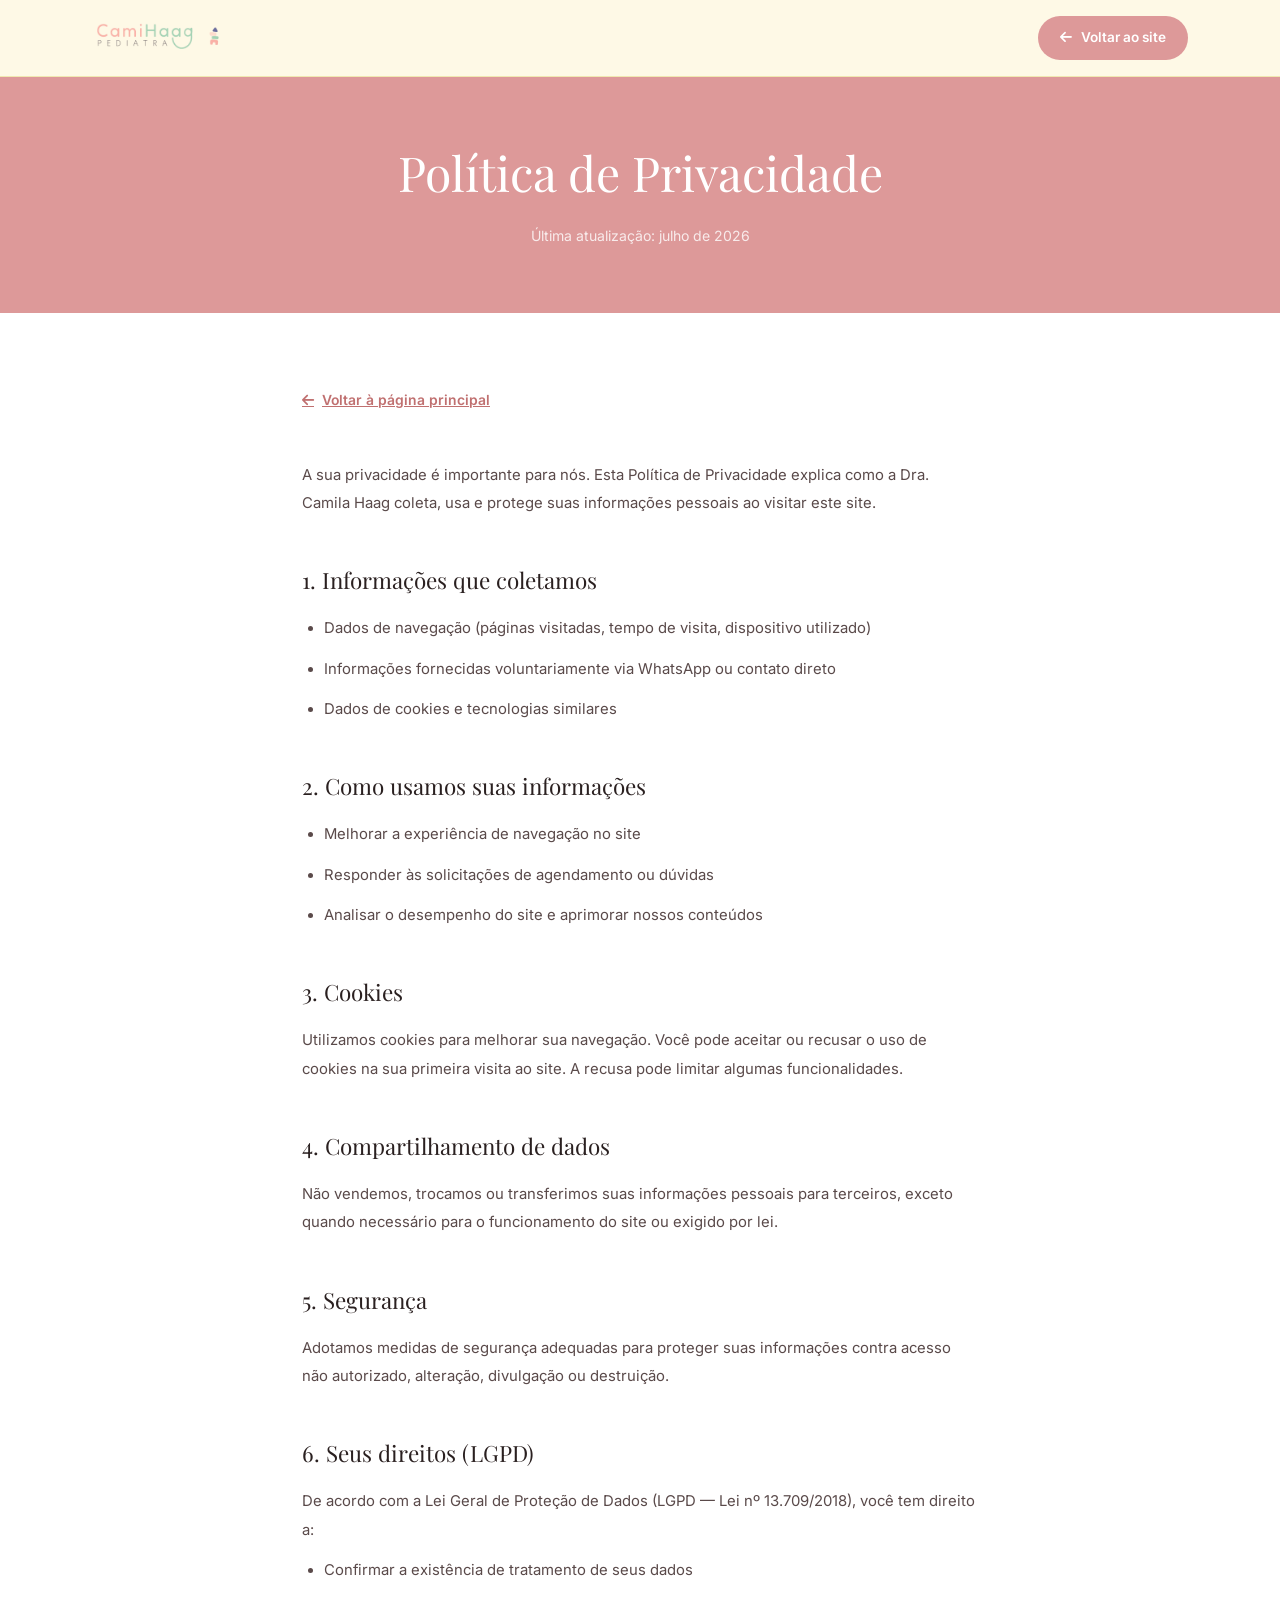
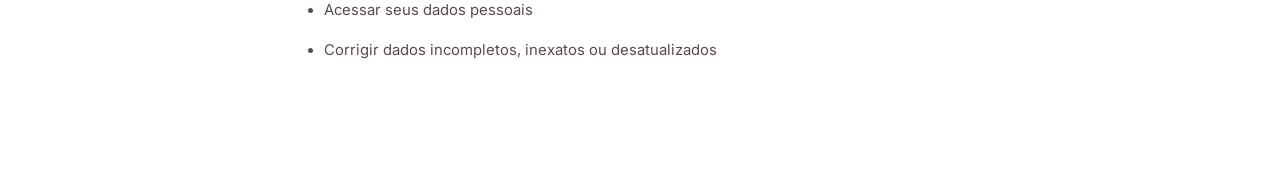
==== politica-de-privacidade.html @ 8fa240e2 "primeiro commit" ====
<!DOCTYPE html>
<html lang="pt-BR">
<head>
  <meta charset="UTF-8" />
  <meta name="viewport" content="width=device-width, initial-scale=1.0" />
  <title>Política de Privacidade | Camila Haag Pediatra</title>
  <link rel="preconnect" href="https://fonts.googleapis.com" />
  <link rel="preconnect" href="https://fonts.gstatic.com" crossorigin />
  <link href="https://fonts.googleapis.com/css2?family=Playfair+Display:wght@400;600&family=Inter:wght@300;400;500;600&display=swap" rel="stylesheet" />
  <link rel="stylesheet" href="https://cdnjs.cloudflare.com/ajax/libs/font-awesome/6.5.0/css/all.min.css" />
  <link rel="stylesheet" href="styles.css" />
  <style>
    .pp-hero {
      background: var(--color-pink);
      padding: 130px 0 64px;
      text-align: center;
    }
    .pp-hero h1 {
      font-family: var(--font-title);
      font-size: clamp(2rem, 4vw, 3rem);
      font-weight: 400;
      color: #fff;
      margin-bottom: 10px;
    }
    .pp-hero p { color: rgba(255,255,255,0.8); font-size: 0.88rem; }

    .pp-body {
      padding: 72px 0 110px;
      background: var(--color-white);
    }
    .pp-content {
      max-width: 740px;
      margin: 0 auto;
      padding: 0 32px;
    }
    .pp-back {
      display: inline-flex;
      align-items: center;
      gap: 8px;
      font-size: 0.87rem;
      font-weight: 600;
      color: var(--color-pink-dark);
      margin-bottom: 48px;
      transition: gap var(--transition);
    }
    .pp-back:hover { gap: 14px; }

    .pp-content h2 {
      font-family: var(--font-title);
      font-size: 1.4rem;
      font-weight: 400;
      color: var(--color-text);
      margin: 44px 0 14px;
    }
    .pp-content p,
    .pp-content li {
      font-size: 0.93rem;
      color: var(--color-text-light);
      line-height: 1.9;
      margin-bottom: 12px;
    }
    .pp-content ul {
      list-style: disc;
      padding-left: 22px;
      margin-bottom: 18px;
    }
    .pp-content a { color: var(--color-pink-dark); text-decoration: underline; }
  </style>
</head>
<body>

  <!-- HEADER -->
  <header class="header scrolled" id="header">
    <nav class="nav container">
      <div class="nav-logo">
        <img src="assets/logo.png" alt="Logo Camila Haag" class="nav-logo-img" />
      </div>
      <a href="index.html" class="btn btn-primary nav-cta">
        <i class="fa-solid fa-arrow-left"></i> Voltar ao site
      </a>
    </nav>
  </header>

  <!-- HERO -->
  <section class="pp-hero">
    <div class="container">
      <h1>Política de Privacidade</h1>
      <p>Última atualização: julho de 2026</p>
    </div>
  </section>

  <!-- CONTEÚDO -->
  <section class="pp-body">
    <div class="pp-content">

      <a href="index.html" class="pp-back">
        <i class="fa-solid fa-arrow-left"></i> Voltar à página principal
      </a>

      <p>A sua privacidade é importante para nós. Esta Política de Privacidade explica como a Dra. Camila Haag coleta, usa e protege suas informações pessoais ao visitar este site.</p>

      <h2>1. Informações que coletamos</h2>
      <ul>
        <li>Dados de navegação (páginas visitadas, tempo de visita, dispositivo utilizado)</li>
        <li>Informações fornecidas voluntariamente via WhatsApp ou contato direto</li>
        <li>Dados de cookies e tecnologias similares</li>
      </ul>

      <h2>2. Como usamos suas informações</h2>
      <ul>
        <li>Melhorar a experiência de navegação no site</li>
        <li>Responder às solicitações de agendamento ou dúvidas</li>
        <li>Analisar o desempenho do site e aprimorar nossos conteúdos</li>
      </ul>

      <h2>3. Cookies</h2>
      <p>Utilizamos cookies para melhorar sua navegação. Você pode aceitar ou recusar o uso de cookies na sua primeira visita ao site. A recusa pode limitar algumas funcionalidades.</p>

      <h2>4. Compartilhamento de dados</h2>
      <p>Não vendemos, trocamos ou transferimos suas informações pessoais para terceiros, exceto quando necessário para o funcionamento do site ou exigido por lei.</p>

      <h2>5. Segurança</h2>
      <p>Adotamos medidas de segurança adequadas para proteger suas informações contra acesso não autorizado, alteração, divulgação ou destruição.</p>

      <h2>6. Seus direitos (LGPD)</h2>
      <p>De acordo com a Lei Geral de Proteção de Dados (LGPD — Lei nº 13.709/2018), você tem direito a:</p>
      <ul>
        <li>Confirmar a existência de tratamento de seus dados</li>
        <li>Acessar seus dados pessoais</li>
        <li>Corrigir dados incompletos, inexatos ou desatualizados</li>
---- styles.css ----
/* ===========================
   VARIÁVEIS E RESET
=========================== */
:root {
  --color-bg:           #fffce9;   /* amarelo muito claro — fundo principal */
  --color-yellow:       #ffef9c;   /* amarelo — destaques, cards, seções alt */
  --color-pink:         #dd9999;   /* rosa — botões primários, badges, accents */
  --color-blue:         #a6c2c6;   /* azul acinzentado — ícones, tags, hover */

  /* Derivados */
  --color-pink-dark:    #c07070;   /* rosa escuro — hover botões */
  --color-pink-light:   #f9e8e8;   /* rosa clarinho — fundo card destaque */
  --color-blue-dark:    #6a9aa0;   /* azul escuro — eyebrow, texto ícone */
  --color-blue-light:   #e8f2f4;   /* azul clarinho — fundo tags */
  --color-yellow-dark:  #e8d060;   /* amarelo escuro — borda/hover */

  --color-text:         #2a2020;   /* quase preto quente */
  --color-text-light:   #5a4a4a;   /* marrom acinzentado — parágrafos */
  --color-border:       #f0e8b0;   /* borda amarelada suave */
  --color-white:        #ffffff;

  --font-title: 'Playfair Display', serif;
  --font-body:  'Inter', sans-serif;

  --shadow-sm: 0 2px 10px rgba(180,140,100,0.08);
  --shadow-md: 0 6px 28px rgba(180,140,100,0.13);
  --shadow-lg: 0 16px 56px rgba(180,140,100,0.16);

  --radius-card:  16px;
  --radius-photo: 20px;
  --radius-pill:  50px;

  --transition: 0.3s ease;
}

*, *::before, *::after { box-sizing: border-box; margin: 0; padding: 0; }
html { scroll-behavior: smooth; }

body {
  font-family: var(--font-body);
  background: var(--color-bg);
  color: var(--color-text);
  line-height: 1.75;
  overflow-x: hidden;
}

img { max-width: 100%; height: auto; display: block; object-fit: cover; }
a { text-decoration: none; color: inherit; }
ul { list-style: none; }

.container {
  max-width: 1160px;
  margin: 0 auto;
  padding: 0 32px;
}

/* ===========================
   EYEBROW
=========================== */
.eyebrow {
  display: block;
  font-size: 0.7rem;
  font-weight: 600;
  letter-spacing: 0.15em;
  text-transform: uppercase;
  color: var(--color-blue-dark);
  margin-bottom: 14px;
}

/* ===========================
   TÍTULOS
=========================== */
.section-title-xl {
  font-family: var(--font-title);
  font-size: clamp(2rem, 3.8vw, 3.2rem);
  font-weight: 400;
  line-height: 1.18;
  color: var(--color-text);
  margin-bottom: 24px;
}
.section-title-xl em {
  font-style: italic;
  color: var(--color-pink-dark);
}

.section-subtitle {
  font-size: 0.97rem;
  color: var(--color-text-light);
  max-width: 540px;
  margin: 0 auto;
  line-height: 1.85;
  text-align: center;
}

.section-header { text-align: center; margin-bottom: 64px; }
.section-cta    { text-align: center; margin-top: 52px; }

/* ===========================
   BOTÕES
=========================== */
.btn {
  display: inline-flex;
  align-items: center;
  gap: 9px;
  padding: 15px 32px;
  border-radius: var(--radius-pill);
  font-family: var(--font-body);
  font-size: 0.93rem;
  font-weight: 600;
  cursor: pointer;
  border: none;
  transition: all var(--transition);
}

/* botão rosa — CTA principal */
.btn-primary {
  background: var(--color-pink);
  color: var(--color-white);
}
.btn-primary:hover {
  background: var(--color-pink-dark);
  transform: translateY(-2px);
  box-shadow: 0 8px 24px rgba(221,153,153,0.4);
}

/* botão escuro — sobre fundo colorido */
.btn-dark {
  background: var(--color-text);
  color: var(--color-white);
}
.btn-dark:hover {
  background: #111;
  transform: translateY(-2px);
  box-shadow: var(--shadow-md);
}

/* ===========================
   PHOTO PLACEHOLDER
=========================== */
.photo-placeholder {
  width: 100%;
  background: var(--color-blue-light);
  border-radius: var(--radius-photo);
  display: flex;
  flex-direction: column;
  align-items: center;
  justify-content: center;
  gap: 14px;
  color: var(--color-blue-dark);
  border: 2px dashed var(--color-blue);
  overflow: hidden;
  position: relative;
}
.photo-placeholder i    { font-size: 3rem; opacity: 0.35; }
.photo-placeholder span { font-size: 0.82rem; opacity: 0.5; font-weight: 500; }
.photo-placeholder--hero { height: 540px; }
.photo-placeholder--tall { height: 600px; }

.photo-placeholder img {
  position: absolute;
  top: 0;
  left: 0;
  width: 100%;
  height: 100%;
  object-fit: cover;
  object-position: center top;
  border-radius: var(--radius-photo);
}

.photo-placeholder:has(img) {
  border: none;
  background: transparent;
}

.photo-placeholder:has(img) i,
.photo-placeholder:has(img) span {
  display: none;
}

/* Foto dentro da moldura — centralizada e sem corte */
.hero-photo img,
.sobre-photo-wrap img,
.trajetoria-photo-wrap img {
  width: 100%;
  height: 100%;
  object-fit: cover;
  object-position: center top;
  border-radius: 20px;
  display: block;
}

/* ===========================
   HEADER
=========================== */
.header {
  position: fixed;
  top: 0; left: 0;
  width: 100%;
  z-index: 1000;
  padding: 22px 0;
  transition: all var(--transition);
}
.header.scrolled {
  background: rgba(255,252,233,0.97);
  backdrop-filter: blur(12px);
  box-shadow: 0 1px 0 var(--color-border);
  padding: 14px 0;
}

.nav {
  display: flex;
  align-items: center;
  justify-content: space-between;
  gap: 20px;
}

.nav-logo {
  display: flex;
  align-items: center;
  gap: 12px;
  margin-right: 20px;
}
.nav-logo-img {
  height: 48px;
  width: auto;
  object-fit: contain;
}
.nav-logo-text {
  display: flex;
  flex-direction: column;
  line-height: 1.2;
}
.nav-logo-name {
  font-family: var(--font-title);
  font-size: 1.18rem;
  font-weight: 600;
  color: var(--color-text);
}
.nav-logo-sub {
  font-size: 0.68rem;
  color: var(--color-blue-dark);
  letter-spacing: 0.1em;
  text-transform: uppercase;
  font-weight: 500;
}

.nav-menu { display: flex; gap: 2px; }
.nav-link {
  font-size: 0.85rem;
  font-weight: 500;
  color: var(--color-text-light);
  padding: 7px 14px;
  border-radius: var(--radius-pill);
  transition: all var(--transition);
}
.nav-link:hover {
  color: var(--color-pink-dark);
  background: var(--color-pink-light);
}

.nav-cta { font-size: 0.85rem; padding: 10px 22px; }

.hamburger {
  display: none;
  flex-direction: column;
  gap: 5px;
  background: none;
  border: none;
  cursor: pointer;
  z-index: 1001;
}
.hamburger span {
  display: block;
  width: 24px; height: 2px;
  background: var(--color-text);
  border-radius: 2px;
  transition: all var(--transition);
}
.hamburger.active span:nth-child(1) { transform: translateY(7px) rotate(45deg); }
.hamburger.active span:nth-child(2) { opacity: 0; }
.hamburger.active span:nth-child(3) { transform: translateY(-7px) rotate(-45deg); }

/* ===========================
   HERO
=========================== */
.hero {
  min-height: 100vh;
  background: linear-gradient(150deg, var(--color-bg) 0%, var(--color-yellow) 60%, #fff5b0 100%);
  display: flex;
  align-items: center;
  padding: 130px 0 80px;
}

.hero-container {
  display: grid;
  grid-template-columns: 1.15fr 0.85fr;
  gap: 80px;
  align-items: center;
}

.hero-content {
  display: flex;
  flex-direction: column;
  align-items: flex-start;
  gap: 22px;
}

.hero-title {
  font-family: var(--font-title);
  font-size: clamp(2.4rem, 4.5vw, 4rem);
  font-weight: 400;
  line-height: 1.12;
  color: var(--color-text);
}
.hero-title em {
  font-style: italic;
  color: var(--color-pink-dark);
}

.hero-subtitle {
  font-size: 1.02rem;
  color: var(--color-text-light);
  max-width: 440px;
  line-height: 1.85;
}

.hero-info-card {
  display: inline-flex;
  align-items: flex-start;
  gap: 12px;
  background: var(--color-white);
  border: 1px solid var(--color-border);
  border-radius: var(--radius-card);
  padding: 16px 22px;
  font-size: 0.88rem;
  color: var(--color-text-light);
  max-width: 360px;
  line-height: 1.5;
}
.hero-info-card i      { color: var(--color-blue-dark); font-size: 1rem; margin-top: 2px; flex-shrink: 0; }
.hero-info-card strong { color: var(--color-text); }

/* ===========================
   SOBRE
=========================== */
.sobre {
  padding: 120px 0;
  background: var(--color-white);
}

.sobre-container {
  display: grid;
  grid-template-columns: 0.85fr 1.15fr;
  gap: 88px;
  align-items: center;
}

.sobre-photo-wrap { position: relative; }

.crm-badge {
  position: absolute;
  bottom: 24px;
  left: 50%;
  transform: translateX(-50%);
  background: var(--color-pink);
  color: var(--color-white);
  font-size: 0.75rem;
  font-weight: 600;
  letter-spacing: 0.06em;
  padding: 9px 20px;
  border-radius: var(--radius-pill);
  white-space: nowrap;
  box-shadow: var(--shadow-md);
}

.sobre-content { display: flex; flex-direction: column; }
.sobre-text {
  font-size: 1rem;
  color: var(--color-text-light);
  line-height: 1.9;
  margin-bottom: 18px;
}
.sobre-text em { color: var(--color-pink-dark); font-style: italic; }
.sobre-content .btn { margin-top: 16px; }

/* ===========================
   TRAJETÓRIA
=========================== */
.trajetoria {
  padding: 120px 0;
  background: var(--color-yellow);
}

.trajetoria-container {
  display: grid;
  grid-template-columns: 1.2fr 0.8fr;
  gap: 88px;
  align-items: start;
}

.trajetoria-content .eyebrow        { margin-bottom: 12px; }
.trajetoria-content .section-title-xl { margin-bottom: 36px; }

.formacao-list { display: flex; flex-direction: column; gap: 10px; }

.formacao-item {
  display: flex;
  align-items: center;
  gap: 16px;
  background: var(--color-white);
  border: 1px solid var(--color-border);
  border-radius: var(--radius-card);
  padding: 16px 22px;
  transition: all var(--transition);
}
.formacao-item:hover {
  border-color: var(--color-blue);
  box-shadow: var(--shadow-sm);
  transform: translateX(5px);
}

.formacao-item > i {
  color: var(--color-blue-dark);
  font-size: 1.05rem;
  flex-shrink: 0;
  width: 22px;
  text-align: center;
}
.formacao-item p      { font-size: 0.9rem; color: var(--color-text-light); line-height: 1.5; }
.formacao-item strong { color: var(--color-pink-dark); font-weight: 600; }

.trajetoria-photo-wrap { position: relative; }

.trajetoria-quote {
  position: absolute;
  bottom: 28px;
  left: -28px;
  background: var(--color-white);
  border: 1px solid var(--color-border);
  border-radius: var(--radius-card);
  padding: 20px 24px;
  max-width: 210px;
  box-shadow: var(--shadow-md);
}
.quote-mark {
  font-family: var(--font-title);
  font-size: 2.4rem;
  color: var(--color-pink);
  line-height: 0.8;
  display: block;
  margin-bottom: 8px;
}
.trajetoria-quote p {
  font-family: var(--font-title);
  font-size: 0.85rem;
  color: var(--color-text);
  font-style: italic;
  line-height: 1.7;
}

/* ===========================
   ATENDIMENTO
=========================== */
.atendimento {
  padding: 120px 0;
  background: var(--color-white);
}

.atendimento-grid {
  display: grid;
  grid-template-columns: repeat(3, 1fr);
  gap: 16px;
}

.atendimento-card {
  background: var(--color-bg);
  border-radius: var(--radius-card);
  padding: 28px 24px;
  border: 1px solid var(--color-border);
  transition: all var(--transition);
}
.atendimento-card:hover {
  transform: translateY(-4px);
  box-shadow: var(--shadow-md);
  border-color: var(--color-blue);
}

.atendimento-card > i {
  color: var(--color-blue-dark);
  font-size: 1.4rem;
  margin-bottom: 14px;
  display: block;
}
.atendimento-card h3 {
  font-family: var(--font-title);
  font-size: 1.05rem;
  font-weight: 600;
  margin-bottom: 10px;
  color: var(--color-text);
}
.atendimento-card p {
  font-size: 0.87rem;
  color: var(--color-text-light);
  line-height: 1.75;
}

.atendimento-destaque {
  margin-top: 60px;
  padding: 56px 64px;
  background: var(--color-blue);
  border-radius: 24px;
  text-align: center;
  display: flex;
  flex-direction: column;
  align-items: center;
  gap: 28px;
}
.atendimento-destaque blockquote {
  font-family: var(--font-title);
  font-size: clamp(1.1rem, 2.2vw, 1.45rem);
  font-style: italic;
  font-weight: 400;
  color: var(--color-white);
  max-width: 680px;
  line-height: 1.65;
}

/* ===========================
   PARA VOCÊ?
=========================== */
.para-voce {
  padding: 120px 0;
  background: var(--color-bg);
}

.para-voce-grid {
  display: grid;
  grid-template-columns: 1fr 1fr;
  gap: 24px;
}

.para-voce-card {
  background: var(--color-white);
  border-radius: var(--radius-card);
  padding: 40px 36px;
  border: 1px solid var(--color-border);
}
.para-voce-card--destaque {
  background: var(--color-yellow);
  border-color: var(--color-yellow-dark);
}

.para-voce-header {
  display: flex;
  align-items: center;
  gap: 14px;
  margin-bottom: 28px;
  padding-bottom: 20px;
  border-bottom: 1px solid var(--color-border);
}
.para-voce-card--destaque .para-voce-header { border-color: var(--color-yellow-dark); }
.para-voce-header > i { color: var(--color-blue-dark); font-size: 1.4rem; }
.para-voce-header h3 {
  font-family: var(--font-title);
  font-size: 1.25rem;
  font-weight: 400;
  color: var(--color-text);
}

.para-voce-card ul  { display: flex; flex-direction: column; gap: 12px; }
.para-voce-card li {
  display: flex;
  align-items: flex-start;
  gap: 10px;
  font-size: 0.92rem;
  color: var(--color-text-light);
  line-height: 1.5;
}
.para-voce-card li > i {
  color: var(--color-pink-dark);
  margin-top: 3px;
  flex-shrink: 0;
  font-size: 0.78rem;
}

/* ===========================
   CONVÊNIOS
=========================== */
.convenios {
  padding: 120px 0;
  background: var(--color-white);
}

.convenios-grid {
  display: grid;
  grid-template-columns: 1fr 1fr;
  gap: 24px;
}

.convenio-card {
  background: var(--color-bg);
  border-radius: var(--radius-card);
  padding: 40px 36px;
  border: 1px solid var(--color-border);
  transition: all var(--transition);
}
.convenio-card:hover {
  transform: translateY(-4px);
  box-shadow: var(--shadow-md);
}

.convenio-topo {
  display: flex;
  align-items: center;
  gap: 14px;
  margin-bottom: 16px;
  padding-bottom: 16px;
  border-bottom: 1px solid var(--color-border);
}
.convenio-topo > i { color: var(--color-blue-dark); font-size: 1.3rem; }
.convenio-topo h3 {
  font-family: var(--font-title);
  font-size: 1.3rem;
  font-weight: 400;
  color: var(--color-text);
}

.convenio-card > p {
  font-size: 0.9rem;
  color: var(--color-text-light);
  line-height: 1.8;
  margin-bottom: 22px;
}

.convenio-card ul   { display: flex; flex-direction: column; gap: 10px; }
.convenio-card li {
  display: flex;
  align-items: center;
  gap: 10px;
  font-size: 0.9rem;
  color: var(--color-text-light);
}
.convenio-card li > i { color: var(--color-pink-dark); font-size: 0.78rem; }

.convenios-aceitos         { margin-top: 22px; }
.convenios-aceitos > span {
  display: block;
  font-size: 0.72rem;
  font-weight: 600;
  color: var(--color-text-light);
  text-transform: uppercase;
  letter-spacing: 0.1em;
  margin-bottom: 12px;
}
.convenios-tags { display: flex; flex-wrap: wrap; gap: 8px; }
.tag {
  background: var(--color-blue-light);
  color: var(--color-blue-dark);
  font-size: 0.8rem;
  font-weight: 600;
  padding: 6px 16px;
  border-radius: var(--radius-pill);
}

/* ===========================
   CTA FINAL
=========================== */
.contato {
  padding: 120px 0;
  background: var(--color-pink);
}
.contato-container {
  text-align: center;
  display: flex;
  flex-direction: column;
  align-items: center;
  gap: 24px;
}
.contato-title {
  font-family: var(--font-title);
  font-size: clamp(1.8rem, 3.2vw, 2.8rem);
  font-weight: 400;
  color: var(--color-white);
  max-width: 700px;
  line-height: 1.3;
}
.contato-sub {
  font-size: 1rem;
  color: rgba(255,255,255,0.88);
  max-width: 520px;
  line-height: 1.85;
}
.contato-info {
  display: flex;
  gap: 40px;
  flex-wrap: wrap;
  justify-content: center;
  margin-top: 8px;
}
.contato-info span {
  display: flex;
  align-items: center;
  gap: 8px;
  font-size: 0.88rem;
  color: rgba(255,255,255,0.88);
}
.contato-info i { color: rgba(255,255,255,0.65); }

/* ===========================
   RODAPÉ
=========================== */
.footer {
  background: var(--color-text);
  padding: 52px 0 32px;
}
.footer-container {
  display: flex;
  flex-direction: column;
  align-items: center;
  gap: 28px;
  text-align: center;
}
.footer-name {
  font-family: var(--font-title);
  font-size: 1.3rem;
  font-weight: 400;
  color: var(--color-white);
  display: block;
}
.footer-role, .footer-crm {
  display: block;
  font-size: 0.75rem;
  color: rgba(255,255,255,0.4);
  margin-top: 3px;
}
.footer-links {
  display: flex;
  gap: 22px;
  flex-wrap: wrap;
  justify-content: center;
}
.footer-links a {
  font-size: 0.84rem;
  color: rgba(255,255,255,0.5);
  transition: color var(--transition);
}
.footer-links a:hover { color: var(--color-white); }

.footer-legal {
  display: flex;
  flex-direction: column;
  gap: 8px;
  align-items: center;
  border-top: 1px solid rgba(255,255,255,0.07);
  padding-top: 24px;
  width: 100%;
}
.footer-legal span,
.footer-legal a {
  font-size: 0.77rem;
  color: rgba(255,255,255,0.36);
}
.footer-legal a:hover { color: rgba(255,255,255,0.72); }
.stack-link {
  color: var(--color-yellow) !important;
  font-weight: 600;
}
.stack-link:hover { color: var(--color-white) !important; }

/* ===========================
   WHATSAPP FLUTUANTE
=========================== */
.whatsapp-float {
  position: fixed;
  bottom: 28px; right: 28px;
  width: 58px; height: 58px;
  background: #25D366;
  border-radius: 50%;
  display: flex;
  align-items: center;
  justify-content: center;
  font-size: 1.55rem;
  color: #fff;
  box-shadow: 0 4px 20px rgba(37,211,102,0.4);
  z-index: 999;
  animation: pulse-wa 2.5s infinite;
  transition: transform var(--transition);
}
.whatsapp-float:hover { transform: scale(1.1); }
@keyframes pulse-wa {
  0%,100% { box-shadow: 0 4px 20px rgba(37,211,102,0.38); }
  50%      { box-shadow: 0 4px 36px rgba(37,211,102,0.7); }
}

/* ===========================
   COOKIE BANNER
=========================== */
.cookie-banner {
  position: fixed;
  bottom: 0; left: 0;
  width: 100%;
  background: var(--color-white);
  box-shadow: 0 -4px 28px rgba(0,0,0,0.09);
  z-index: 9999;
  padding: 20px 0;
  display: none;
}
.cookie-banner.visible { display: block; }

.cookie-content {
  max-width: 1160px;
  margin: 0 auto;
  padding: 0 32px;
  display: flex;
  align-items: center;
  justify-content: space-between;
  gap: 24px;
  flex-wrap: wrap;
}
.cookie-content p {
  font-size: 0.86rem;
  color: var(--color-text-light);
  line-height: 1.65;
  flex: 1;
}
.cookie-content a { color: var(--color-pink-dark); text-decoration: underline; }

.cookie-buttons { display: flex; gap: 12px; flex-shrink: 0; }
.cookie-btn {
  padding: 10px 24px;
  border-radius: var(--radius-pill);
  font-size: 0.86rem;
  font-weight: 600;
  cursor: pointer;
  border: none;
  font-family: var(--font-body);
  transition: opacity var(--transition);
}
.cookie-accept { background: var(--color-pink); color: #fff; }
.cookie-decline {
  background: transparent;
  color: var(--color-pink-dark);
  border: 2px solid var(--color-pink);
}
.cookie-btn:hover { opacity: 0.8; }

/* ===========================
   ANIMAÇÕES
=========================== */
[data-animate] {
  opacity: 0;
  transform: translateY(28px);
  transition: opacity 0.72s ease, transform 0.72s ease;
}
[data-animate].visible {
  opacity: 1;
  transform: translateY(0);
}

/* ===========================
   RESPONSIVIDADE
=========================== */
@media (max-width: 1024px) {
  .atendimento-grid { grid-template-columns: repeat(2, 1fr); }
  .hero-container, .sobre-container, .trajetoria-container { gap: 52px; }
}

@media (max-width: 768px) {
  .nav-menu, .nav-cta { display: none; }

  .nav-menu.open {
    display: flex;
    flex-direction: column;
    position: fixed;
    inset: 0;
    background: var(--color-bg);
    align-items: center;
    justify-content: center;
    gap: 28px;
    z-index: 999;
  }
  .nav-menu.open .nav-link { font-size: 1.2rem; color: var(--color-text); }

  .hamburger { display: flex; }

  .hero-container,
  .sobre-container,
  .trajetoria-container {
    grid-template-columns: 1fr;
    text-align: center;
    gap: 44px;
  }

  .hero-content   { align-items: center; }
  .hero-info-card { margin: 0 auto; }
  .sobre-content  { align-items: center; text-align: center; }

  .trajetoria-quote {
    position: static;
    margin-top: 24px;
    max-width: 100%;
    left: 0;
  }

  .atendimento-grid { grid-template-columns: 1fr; }
  .atendimento-destaque { padding: 36px 24px; }

  .para-voce-grid, .convenios-grid { grid-template-columns: 1fr; }

  .contato-info   { flex-direction: column; gap: 12px; }
  .footer-links   { gap: 14px; }

  .cookie-content { flex-direction: column; align-items: flex-start; }
  .cookie-buttons { width: 100%; }
  .cookie-btn     { flex: 1; text-align: center; }
}
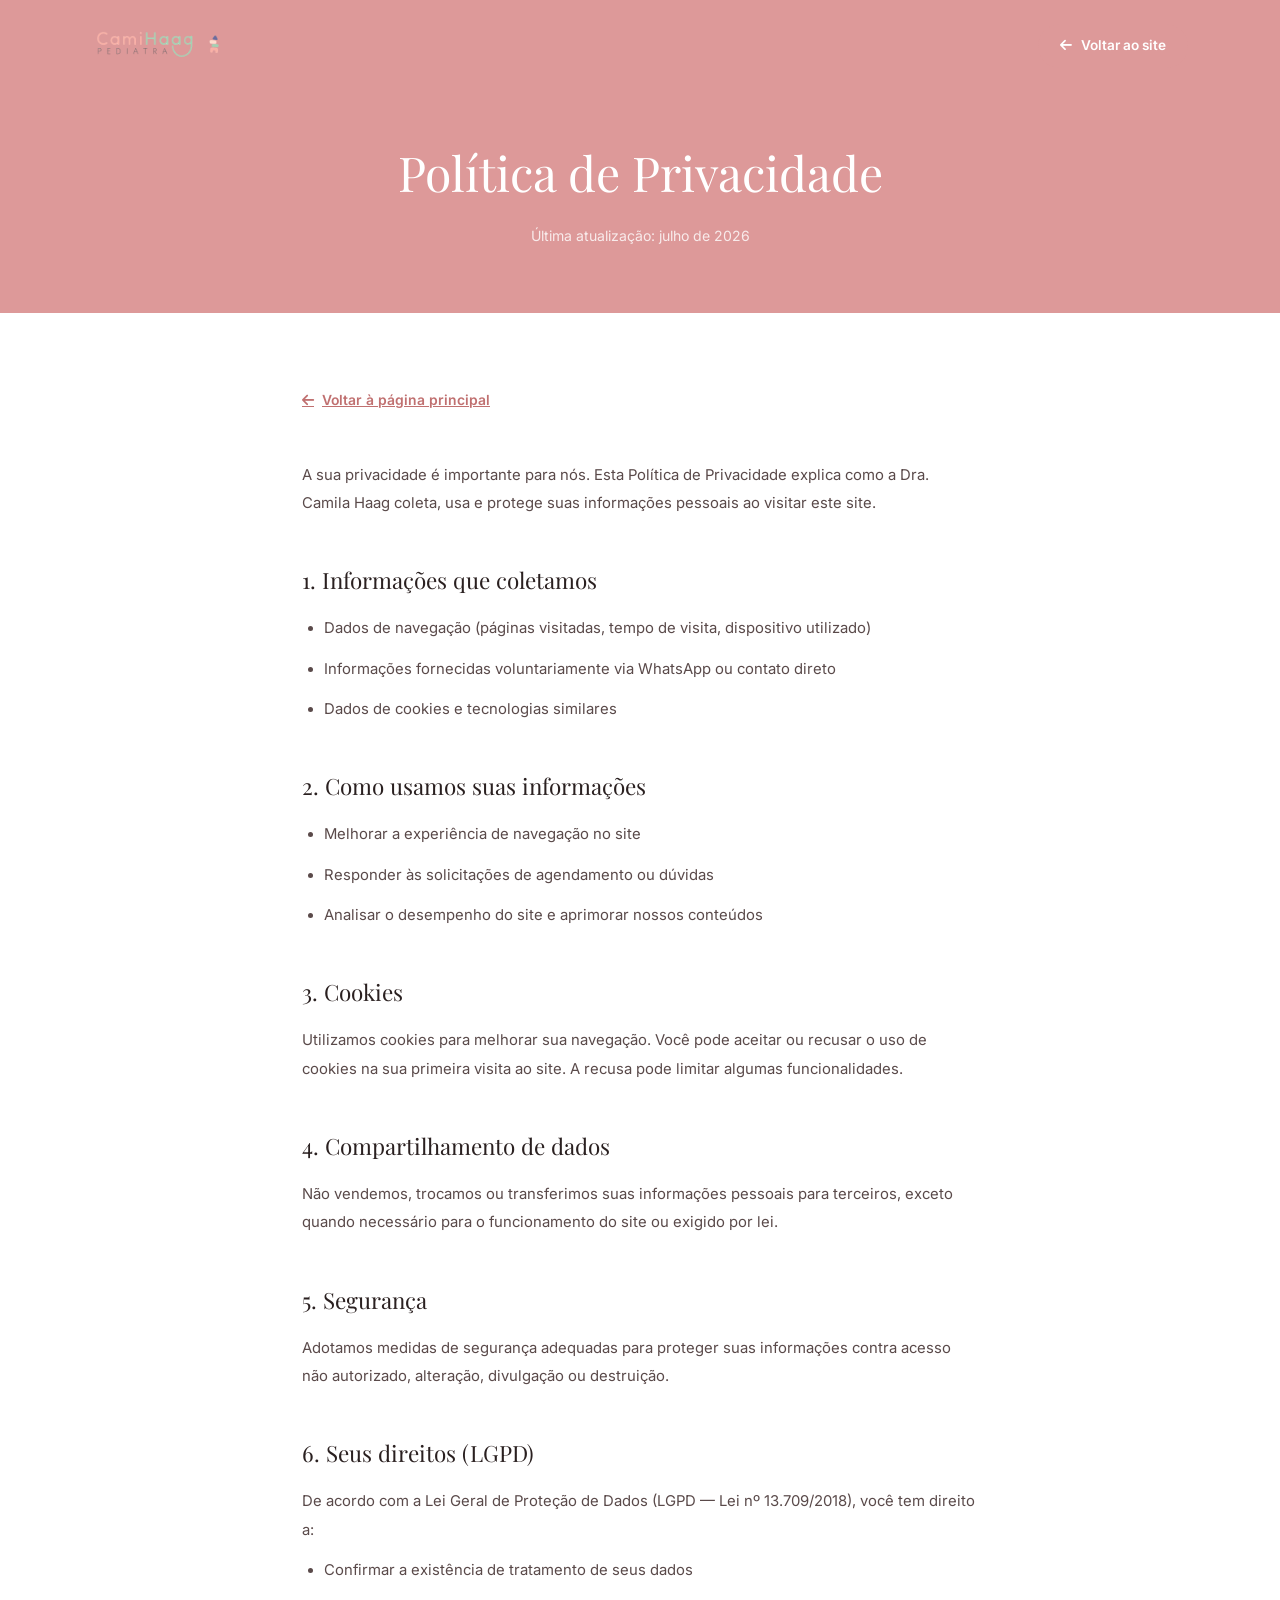
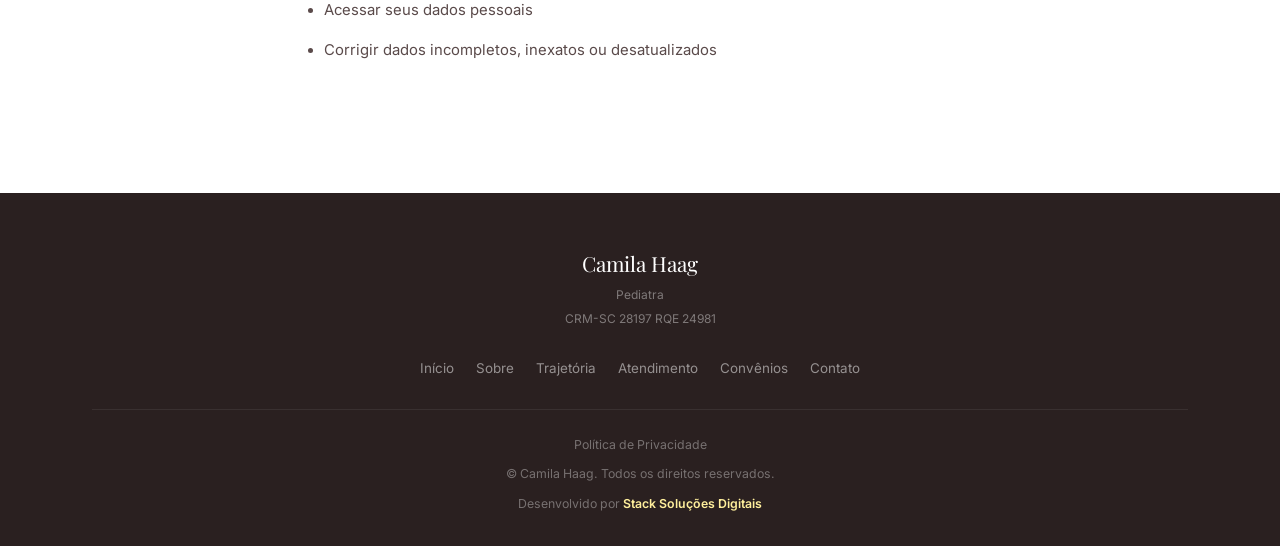
==== commit 9abb842f: "ajuste ano" ====
--- a/politica-de-privacidade.html
+++ b/politica-de-privacidade.html
@@ -128,5 +128,34 @@
         <li>Confirmar a existência de tratamento de seus dados</li>
         <li>Acessar seus dados pessoais</li>
         <li>Corrigir dados incompletos, inexatos ou desatualizados</li>
+      </ul>
+    </div>
+  </section>
 
+  <!-- RODAPÉ -->
+  <footer class="footer">
+    <div class="container footer-container">
+      <div class="footer-brand">
+        <span class="footer-name">Camila Haag</span>
+        <span class="footer-role">Pediatra</span>
+        <span class="footer-crm">CRM-SC 28197 RQE 24981</span>
+      </div>
+      <div class="footer-links">
+        <a href="index.html">Início</a>
+        <a href="#sobre">Sobre</a>
+        <a href="#trajetoria">Trajetória</a>
+        <a href="#atendimento">Atendimento</a>
+        <a href="#convenios">Convênios</a>
+        <a href="#contato">Contato</a>
+      </div>
+      <div class="footer-legal">
+        <a href="politica-de-privacidade.html">Política de Privacidade</a>
+        <span>© <span id="ano-atual"></span> Camila Haag. Todos os direitos reservados.</span>
+        <span>Desenvolvido por <a href="https://www.soustack.com.br" target="_blank" rel="noopener" class="stack-link">Stack Soluções Digitais</a></span>
+      </div>
+    </div>
+  </footer>
 
+  <script src="script.js"></script>
+</body>
+</html>
--- a/styles.css
+++ b/styles.css
@@ -381,7 +381,12 @@
   margin-bottom: 18px;
 }
 .sobre-text em { color: var(--color-pink-dark); font-style: italic; }
-.sobre-content .btn { margin-top: 16px; }
+.sobre-content .btn {
+  margin-top: 16px;
+  padding: 12px 24px;
+  font-size: 0.88rem;
+  justify-content: center;
+}
 
 /* ===========================
    TRAJETÓRIA
@@ -866,22 +871,41 @@
 }
 
 @media (max-width: 768px) {
-  .nav-menu, .nav-cta { display: none; }
+  .nav-menu {
+    display: none;
+  }
+
+  .nav-cta {
+    display: none;
+  }
 
   .nav-menu.open {
     display: flex;
     flex-direction: column;
     position: fixed;
-    inset: 0;
-    background: var(--color-bg);
+    top: 0;
+    left: 0;
+    width: 100vw;
+    height: 100vh;
+    background-color: #fffce9;
     align-items: center;
     justify-content: center;
-    gap: 28px;
-    z-index: 999;
+    gap: 32px;
+    z-index: 9998;
+    overflow: hidden;
   }
-  .nav-menu.open .nav-link { font-size: 1.2rem; color: var(--color-text); }
-
-  .hamburger { display: flex; }
+
+  .nav-menu.open .nav-link {
+    font-size: 1.3rem;
+    font-weight: 500;
+    color: #2a2020;
+  }
+
+  .hamburger {
+    display: flex;
+    z-index: 9999;
+    position: relative;
+  }
 
   .hero-container,
   .sobre-container,
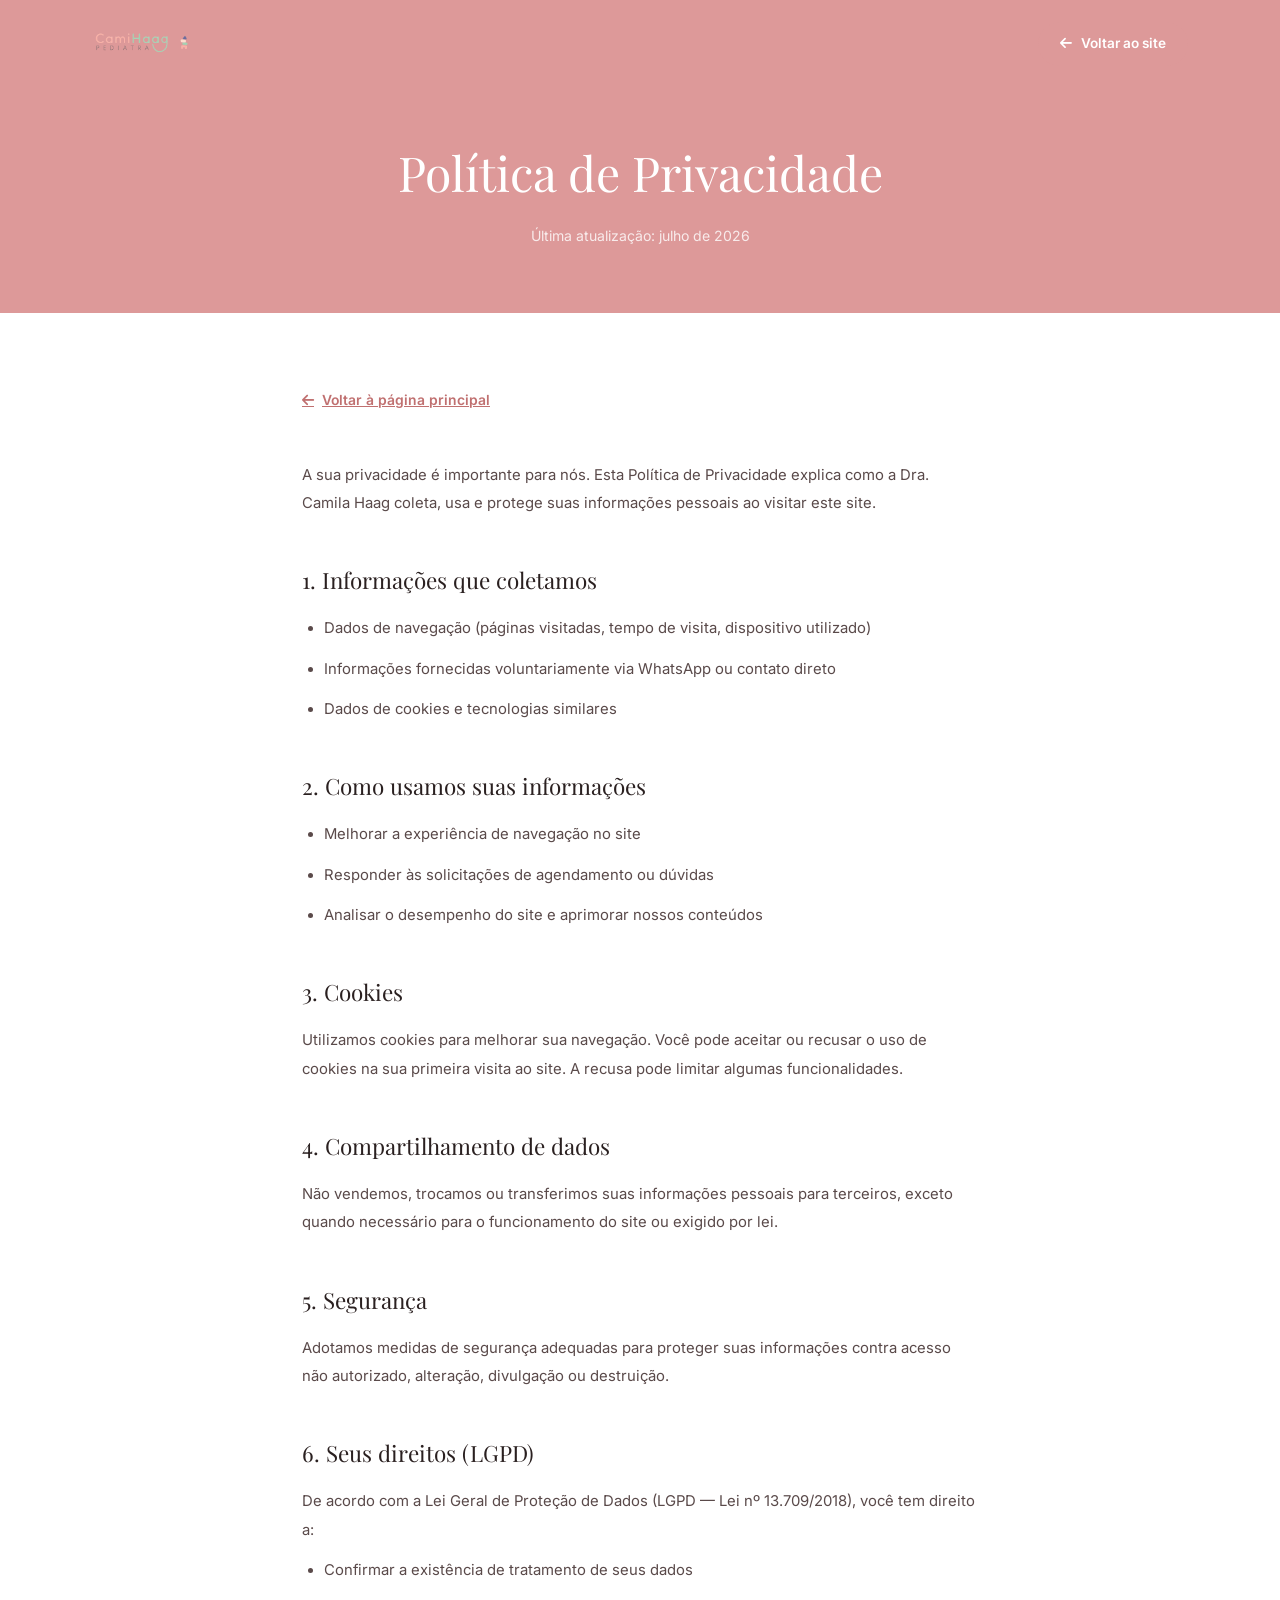
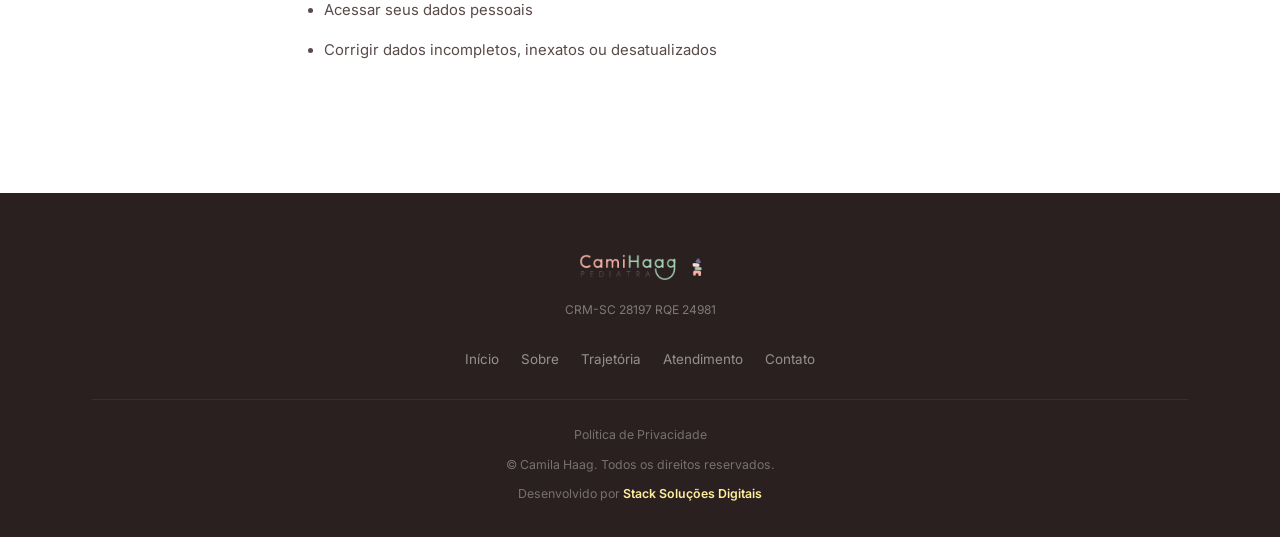
==== commit 94097616: "del convenio | add fotos + depo | ajuste logo footer" ====
--- a/politica-de-privacidade.html
+++ b/politica-de-privacidade.html
@@ -136,8 +136,7 @@
   <footer class="footer">
     <div class="container footer-container">
       <div class="footer-brand">
-        <span class="footer-name">Camila Haag</span>
-        <span class="footer-role">Pediatra</span>
+        <img src="assets/logo.png" alt="Logo Camila Haag" class="footer-logo" />
         <span class="footer-crm">CRM-SC 28197 RQE 24981</span>
       </div>
       <div class="footer-links">
@@ -145,7 +144,6 @@
         <a href="#sobre">Sobre</a>
         <a href="#trajetoria">Trajetória</a>
         <a href="#atendimento">Atendimento</a>
-        <a href="#convenios">Convênios</a>
         <a href="#contato">Contato</a>
       </div>
       <div class="footer-legal">
--- a/styles.css
+++ b/styles.css
@@ -221,7 +221,7 @@
   margin-right: 20px;
 }
 .nav-logo-img {
-  height: 48px;
+  height: 36px;
   width: auto;
   object-fit: contain;
 }
@@ -589,82 +589,199 @@
 }
 
 /* ===========================
-   CONVÊNIOS
-=========================== */
-.convenios {
+   DEPOIMENTOS
+=========================== */
+.depoimentos {
   padding: 120px 0;
   background: var(--color-white);
 }
 
-.convenios-grid {
+.depoimentos-grid {
   display: grid;
-  grid-template-columns: 1fr 1fr;
+  grid-template-columns: repeat(3, 1fr);
   gap: 24px;
 }
 
-.convenio-card {
+.depoimento-card {
   background: var(--color-bg);
+  border: 1px solid var(--color-border);
   border-radius: var(--radius-card);
-  padding: 40px 36px;
-  border: 1px solid var(--color-border);
+  padding: 32px 28px;
+  display: flex;
+  flex-direction: column;
+  gap: 16px;
   transition: all var(--transition);
 }
-.convenio-card:hover {
+
+.depoimento-card:hover {
   transform: translateY(-4px);
   box-shadow: var(--shadow-md);
-}
-
-.convenio-topo {
-  display: flex;
-  align-items: center;
-  gap: 14px;
-  margin-bottom: 16px;
-  padding-bottom: 16px;
-  border-bottom: 1px solid var(--color-border);
-}
-.convenio-topo > i { color: var(--color-blue-dark); font-size: 1.3rem; }
-.convenio-topo h3 {
+  border-color: var(--color-yellow-dark);
+}
+
+.depoimento-estrelas {
+  display: flex;
+  gap: 4px;
+}
+
+.depoimento-estrelas i {
+  color: #f5a623;
+  font-size: 0.95rem;
+}
+
+.depoimento-texto {
+  font-size: 0.93rem;
+  color: var(--color-text-light);
+  line-height: 1.8;
+  flex: 1;
+}
+
+.depoimento-autor {
+  display: flex;
+  align-items: center;
+  gap: 12px;
+  padding-top: 16px;
+  border-top: 1px solid var(--color-border);
+}
+
+.depoimento-avatar {
+  width: 42px;
+  height: 42px;
+  border-radius: 50%;
+  background: var(--color-blue);
+  color: var(--color-white);
   font-family: var(--font-title);
-  font-size: 1.3rem;
-  font-weight: 400;
-  color: var(--color-text);
-}
-
-.convenio-card > p {
-  font-size: 0.9rem;
-  color: var(--color-text-light);
-  line-height: 1.8;
-  margin-bottom: 22px;
-}
-
-.convenio-card ul   { display: flex; flex-direction: column; gap: 10px; }
-.convenio-card li {
-  display: flex;
-  align-items: center;
-  gap: 10px;
-  font-size: 0.9rem;
-  color: var(--color-text-light);
-}
-.convenio-card li > i { color: var(--color-pink-dark); font-size: 0.78rem; }
-
-.convenios-aceitos         { margin-top: 22px; }
-.convenios-aceitos > span {
+  font-size: 1.1rem;
+  font-weight: 600;
+  display: flex;
+  align-items: center;
+  justify-content: center;
+  flex-shrink: 0;
+}
+
+.depoimento-info {
+  display: flex;
+  flex-direction: column;
+  gap: 2px;
+}
+
+.depoimento-nome {
+  font-size: 0.85rem;
+  font-weight: 600;
+  color: var(--color-text-light);
+  padding-top: 16px;
+  border-top: 1px solid var(--color-border);
   display: block;
-  font-size: 0.72rem;
-  font-weight: 600;
-  color: var(--color-text-light);
-  text-transform: uppercase;
-  letter-spacing: 0.1em;
-  margin-bottom: 12px;
-}
-.convenios-tags { display: flex; flex-wrap: wrap; gap: 8px; }
-.tag {
-  background: var(--color-blue-light);
-  color: var(--color-blue-dark);
+}
+
+.depoimentos-cta {
+  margin-top: 64px;
+  display: flex;
+  flex-direction: column;
+  align-items: center;
+  gap: 18px;
+  text-align: center;
+}
+
+.google-logo {
+  height: 24px;
+  width: auto;
+  object-fit: contain;
+}
+
+.depoimentos-cta p {
+  font-size: 0.93rem;
+  color: var(--color-text-light);
+  max-width: 460px;
+  line-height: 1.75;
+}
+
+/* Responsivo mobile */
+@media (max-width: 768px) {
+  .depoimentos-cta {
+    padding: 28px 24px;
+  }
+}
+
+.depoimento-fonte {
+  display: flex;
+  align-items: center;
+  gap: 5px;
+  font-size: 0.75rem;
+  color: var(--color-text-light);
+}
+
+.depoimento-fonte i {
+  color: #4285F4;
   font-size: 0.8rem;
-  font-weight: 600;
-  padding: 6px 16px;
-  border-radius: var(--radius-pill);
+}
+
+/* Responsivo */
+@media (max-width: 1024px) {
+  .depoimentos-grid {
+    grid-template-columns: repeat(2, 1fr);
+  }
+}
+
+@media (max-width: 768px) {
+  .depoimentos-grid {
+    grid-template-columns: 1fr;
+  }
+}
+
+/* ===========================
+   GALERIA
+=========================== */
+.galeria {
+  padding: 120px 0;
+  background: var(--color-bg);
+}
+
+/* Galeria de fotos — todas com altura uniforme e proporção quadrada */
+.galeria-grid {
+  display: grid;
+  grid-template-columns: repeat(3, 1fr);
+  gap: 16px;
+}
+
+.galeria-item {
+  width: 100%;
+  aspect-ratio: 1 / 1;
+  overflow: hidden;
+  border-radius: 16px;
+}
+
+.galeria-item img {
+  width: 100%;
+  height: 100%;
+  object-fit: cover;
+  object-position: center center;
+  display: block;
+  transition: transform 0.4s ease;
+}
+
+.galeria-item img:hover {
+  transform: scale(1.04);
+}
+
+/* Primeira foto — ajuste de posição para centralizar melhor o conteúdo */
+.galeria-item:first-child img {
+  object-position: center 30%;
+}
+
+/* Responsivo tablet */
+@media (max-width: 1024px) {
+  .galeria-grid {
+    grid-template-columns: repeat(2, 1fr);
+  }
+}
+
+/* Responsivo mobile */
+@media (max-width: 768px) {
+  .galeria-grid {
+    grid-template-columns: repeat(2, 1fr);
+    gap: 10px;
+  }
 }
 
 /* ===========================
@@ -725,18 +842,22 @@
   gap: 28px;
   text-align: center;
 }
-.footer-name {
-  font-family: var(--font-title);
-  font-size: 1.3rem;
-  font-weight: 400;
-  color: var(--color-white);
-  display: block;
-}
-.footer-role, .footer-crm {
+.footer-brand {
+  display: flex;
+  flex-direction: column;
+  align-items: center;
+  gap: 6px;
+  text-align: center;
+}
+.footer-logo {
+  height: 48px;
+  width: auto;
+  object-fit: contain;
+}
+.footer-crm {
   display: block;
   font-size: 0.75rem;
   color: rgba(255,255,255,0.4);
-  margin-top: 3px;
 }
 .footer-links {
   display: flex;
@@ -929,7 +1050,7 @@
   .atendimento-grid { grid-template-columns: 1fr; }
   .atendimento-destaque { padding: 36px 24px; }
 
-  .para-voce-grid, .convenios-grid { grid-template-columns: 1fr; }
+  .para-voce-grid { grid-template-columns: 1fr; }
 
   .contato-info   { flex-direction: column; gap: 12px; }
   .footer-links   { gap: 14px; }
